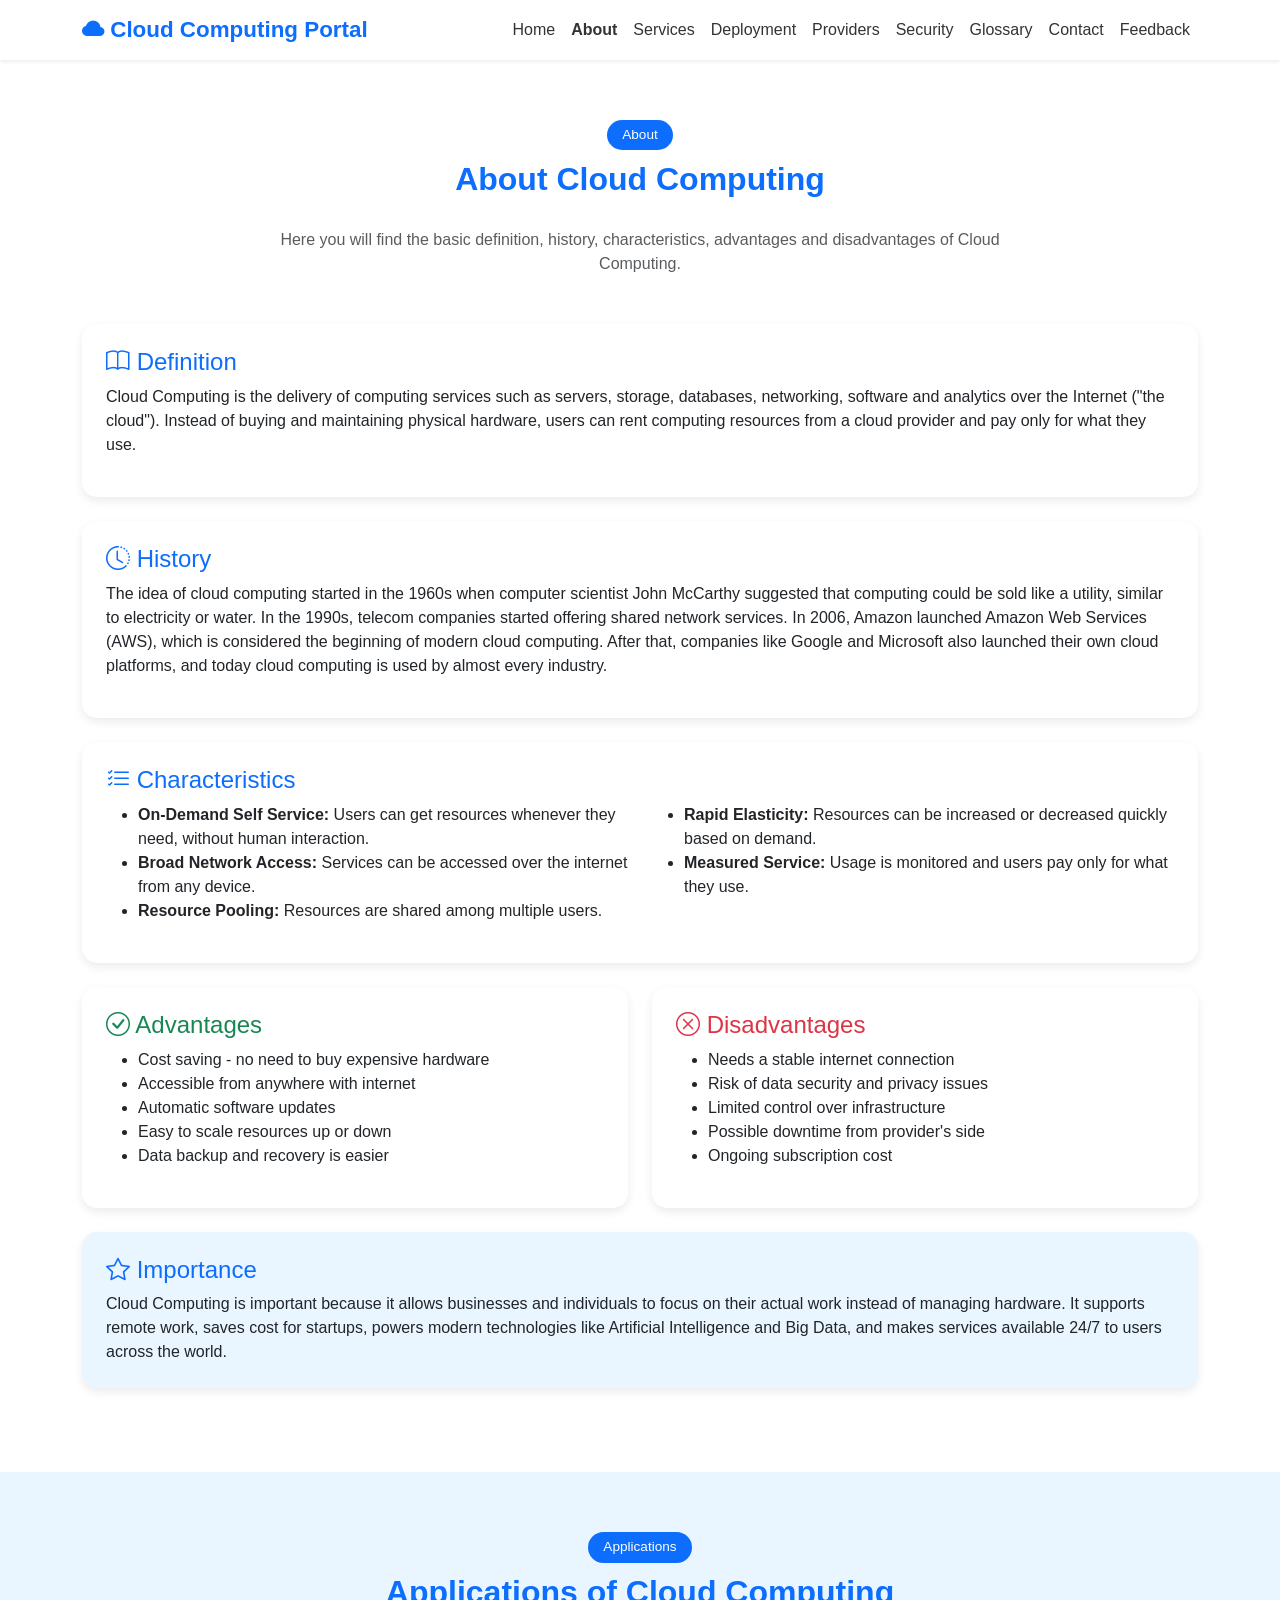
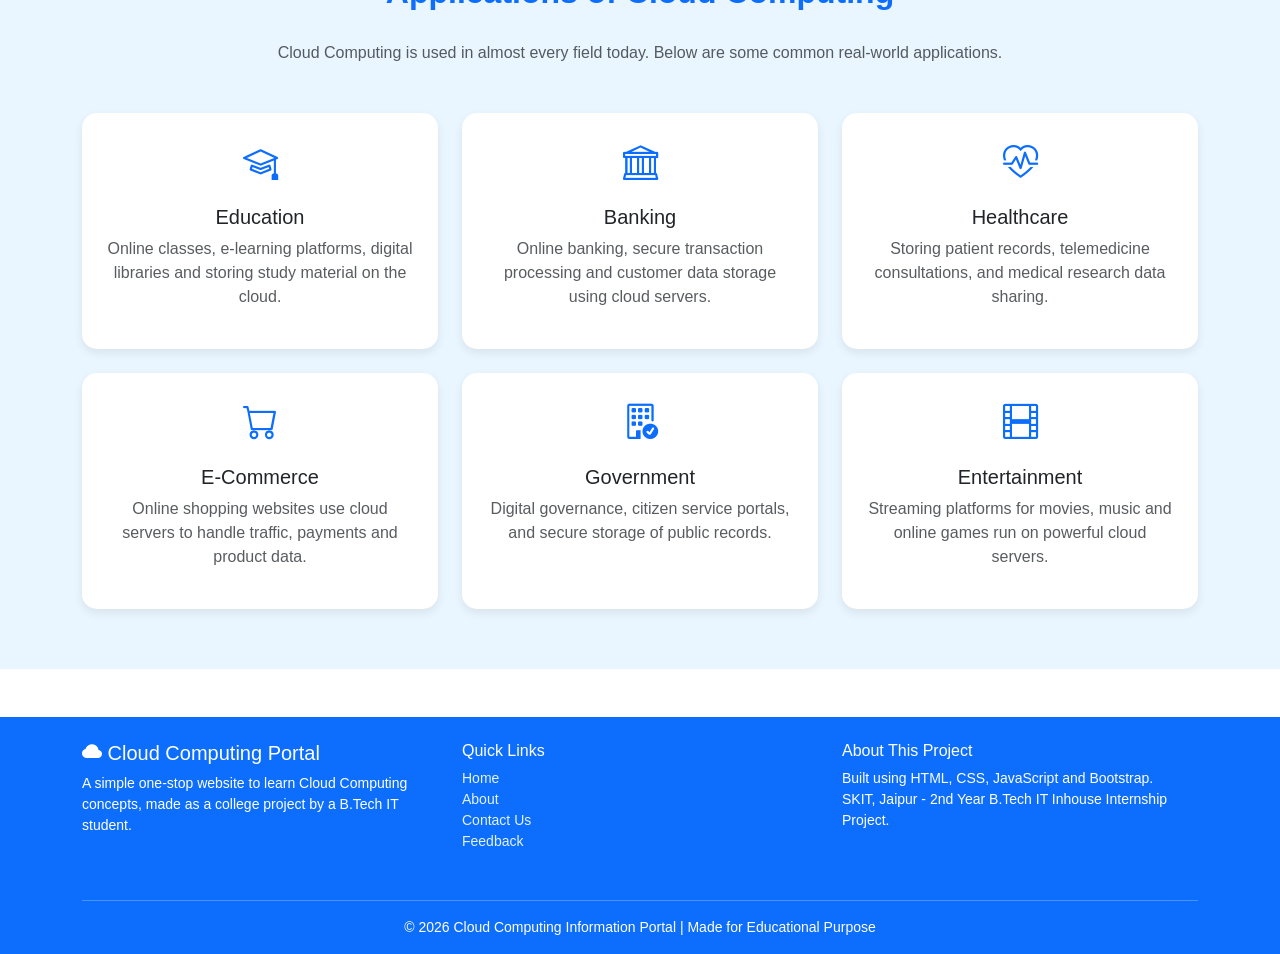
==== about.html @ cf0a2d75 "Add files via upload" ====
<!DOCTYPE html>
<html lang="en">
<head>
    <meta charset="UTF-8">
    <meta name="viewport" content="width=device-width, initial-scale=1.0">
    <title>About Cloud Computing | Cloud Computing Portal</title>

    <link href="https://cdn.jsdelivr.net/npm/bootstrap@5.3.3/dist/css/bootstrap.min.css" rel="stylesheet">
    <link rel="stylesheet" href="https://cdn.jsdelivr.net/npm/bootstrap-icons@1.11.3/font/bootstrap-icons.css">
    <link rel="stylesheet" href="style.css">
</head>
<body>

<nav class="navbar navbar-expand-lg navbar-light bg-white shadow-sm sticky-top">
    <div class="container">
        <a class="navbar-brand fw-bold text-primary" href="index.html">
            <i class="bi bi-cloud-fill"></i> Cloud Computing Portal
        </a>
        <button class="navbar-toggler" type="button" data-bs-toggle="collapse" data-bs-target="#mainNavbar">
            <span class="navbar-toggler-icon"></span>
        </button>

        <div class="collapse navbar-collapse" id="mainNavbar">
            <ul class="navbar-nav ms-auto mb-2 mb-lg-0">
                <li class="nav-item"><a class="nav-link" href="index.html">Home</a></li>
                <li class="nav-item"><a class="nav-link" href="about.html">About</a></li>
                <li class="nav-item"><a class="nav-link" href="services.html">Services</a></li>
                <li class="nav-item"><a class="nav-link" href="deployment.html">Deployment</a></li>
                <li class="nav-item"><a class="nav-link" href="providers.html">Providers</a></li>
                <li class="nav-item"><a class="nav-link" href="security.html">Security</a></li>
                <li class="nav-item"><a class="nav-link" href="glossary.html">Glossary</a></li>
                <li class="nav-item"><a class="nav-link" href="contact.html">Contact</a></li>
                <li class="nav-item"><a class="nav-link" href="feedback.html">Feedback</a></li>
            </ul>
        </div>
    </div>
</nav>

<section class="section-padding">
    <div class="container">
        <div class="text-center mb-5">
            <span class="topic-badge">About</span>
            <h2 class="section-title">About Cloud Computing</h2>
            <p class="text-muted col-lg-8 mx-auto">Here you will find the basic definition, history, characteristics, advantages and disadvantages of Cloud Computing.</p>
        </div>

        <div class="card p-4 mb-4">
            <h4 class="text-primary"><i class="bi bi-book"></i> Definition</h4>
            <p>Cloud Computing is the delivery of computing services such as servers, storage, databases,
            networking, software and analytics over the Internet ("the cloud"). Instead of buying and
            maintaining physical hardware, users can rent computing resources from a cloud provider and
            pay only for what they use.</p>
        </div>

        <div class="card p-4 mb-4">
            <h4 class="text-primary"><i class="bi bi-clock-history"></i> History</h4>
            <p>The idea of cloud computing started in the 1960s when computer scientist John McCarthy
            suggested that computing could be sold like a utility, similar to electricity or water. In
            the 1990s, telecom companies started offering shared network services. In 2006, Amazon
            launched Amazon Web Services (AWS), which is considered the beginning of modern cloud
            computing. After that, companies like Google and Microsoft also launched their own cloud
            platforms, and today cloud computing is used by almost every industry.</p>
        </div>

        <div class="card p-4 mb-4">
            <h4 class="text-primary"><i class="bi bi-list-check"></i> Characteristics</h4>
            <div class="row">
                <div class="col-md-6">
                    <ul>
                        <li><strong>On-Demand Self Service:</strong> Users can get resources whenever they need, without human interaction.</li>
                        <li><strong>Broad Network Access:</strong> Services can be accessed over the internet from any device.</li>
                        <li><strong>Resource Pooling:</strong> Resources are shared among multiple users.</li>
                    </ul>
                </div>
                <div class="col-md-6">
                    <ul>
                        <li><strong>Rapid Elasticity:</strong> Resources can be increased or decreased quickly based on demand.</li>
                        <li><strong>Measured Service:</strong> Usage is monitored and users pay only for what they use.</li>
                    </ul>
                </div>
            </div>
        </div>

        <div class="row">
            <div class="col-md-6 mb-4">
                <div class="card p-4 h-100">
                    <h4 class="text-success"><i class="bi bi-check-circle"></i> Advantages</h4>
                    <ul>
                        <li>Cost saving - no need to buy expensive hardware</li>
                        <li>Accessible from anywhere with internet</li>
                        <li>Automatic software updates</li>
                        <li>Easy to scale resources up or down</li>
                        <li>Data backup and recovery is easier</li>
                    </ul>
                </div>
            </div>
            <div class="col-md-6 mb-4">
                <div class="card p-4 h-100">
                    <h4 class="text-danger"><i class="bi bi-x-circle"></i> Disadvantages</h4>
                    <ul>
                        <li>Needs a stable internet connection</li>
                        <li>Risk of data security and privacy issues</li>
                        <li>Limited control over infrastructure</li>
                        <li>Possible downtime from provider's side</li>
                        <li>Ongoing subscription cost</li>
                    </ul>
                </div>
            </div>
        </div>

        <div class="card p-4 mb-4 bg-light-blue">
            <h4 class="text-primary"><i class="bi bi-star"></i> Importance</h4>
            <p class="mb-0">Cloud Computing is important because it allows businesses and individuals to
            focus on their actual work instead of managing hardware. It supports remote work, saves cost
            for startups, powers modern technologies like Artificial Intelligence and Big Data, and makes
            services available 24/7 to users across the world.</p>
        </div>

    </div>
</section>

<section class="section-padding bg-light-blue">
    <div class="container">
        <div class="text-center mb-5">
            <span class="topic-badge">Applications</span>
            <h2 class="section-title">Applications of Cloud Computing</h2>
            <p class="text-muted col-lg-8 mx-auto">Cloud Computing is used in almost every field today. Below are some common real-world applications.</p>
        </div>

        <div class="row g-4">

            <div class="col-md-4">
                <div class="card h-100 p-4 text-center">
                    <i class="bi bi-mortarboard feature-icon"></i>
                    <h5>Education</h5>
                    <p class="text-muted">Online classes, e-learning platforms, digital libraries and storing study material on the cloud.</p>
                </div>
            </div>

            <div class="col-md-4">
                <div class="card h-100 p-4 text-center">
                    <i class="bi bi-bank feature-icon"></i>
                    <h5>Banking</h5>
                    <p class="text-muted">Online banking, secure transaction processing and customer data storage using cloud servers.</p>
                </div>
            </div>

            <div class="col-md-4">
                <div class="card h-100 p-4 text-center">
                    <i class="bi bi-heart-pulse feature-icon"></i>
                    <h5>Healthcare</h5>
                    <p class="text-muted">Storing patient records, telemedicine consultations, and medical research data sharing.</p>
                </div>
            </div>

            <div class="col-md-4">
                <div class="card h-100 p-4 text-center">
                    <i class="bi bi-cart feature-icon"></i>
                    <h5>E-Commerce</h5>
                    <p class="text-muted">Online shopping websites use cloud servers to handle traffic, payments and product data.</p>
                </div>
            </div>

            <div class="col-md-4">
                <div class="card h-100 p-4 text-center">
                    <i class="bi bi-building-check feature-icon"></i>
                    <h5>Government</h5>
                    <p class="text-muted">Digital governance, citizen service portals, and secure storage of public records.</p>
                </div>
            </div>

            <div class="col-md-4">
                <div class="card h-100 p-4 text-center">
                    <i class="bi bi-film feature-icon"></i>
                    <h5>Entertainment</h5>
                    <p class="text-muted">Streaming platforms for movies, music and online games run on powerful cloud servers.</p>
                </div>
            </div>

        </div>
    </div>
</section>

<footer class="footer-section bg-primary text-white mt-5 pt-4 pb-3">
    <div class="container">
        <div class="row">
            <div class="col-md-4 mb-3">
                <h5><i class="bi bi-cloud-fill"></i> Cloud Computing Portal</h5>
                <p class="small">A simple one-stop website to learn Cloud Computing concepts, made as a college project by a B.Tech IT student.</p>
            </div>
            <div class="col-md-4 mb-3">
                <h6>Quick Links</h6>
                <ul class="list-unstyled small">
                    <li><a href="index.html" class="footer-link">Home</a></li>
                    <li><a href="about.html" class="footer-link">About </a></li>
                    <li><a href="contact.html" class="footer-link">Contact Us</a></li>
                    <li><a href="feedback.html" class="footer-link">Feedback</a></li>
                </ul>
            </div>
            <div class="col-md-4 mb-3">
                <h6>About This Project</h6>
                <p class="small mb-0">Built using HTML, CSS, JavaScript and Bootstrap.</p>
                <p class="small">SKIT, Jaipur - 2nd Year B.Tech IT Inhouse Internship Project.</p>
            </div>
        </div>
        <hr class="border-light">
        <p class="text-center small mb-0">&copy; 2026 Cloud Computing Information Portal | Made for Educational Purpose</p>
    </div>
</footer>

<script src="https://cdn.jsdelivr.net/npm/bootstrap@5.3.3/dist/js/bootstrap.bundle.min.js"></script>
<script src="script.js"></script>

</body>
</html>
---- style.css ----
body {
    background-color: #ffffff;
    font-family: 'Segoe UI', Arial, sans-serif;
    color: #333333;
}


.section-padding {
    padding-top: 60px;
    padding-bottom: 60px;
}

.bg-light-blue {
    background-color: #eaf6ff;
}

.section-title {
    font-weight: 700;
    color: #0d6efd;
    margin-bottom: 30px;
    text-align: center;
}


.hero-section {
    background: linear-gradient(120deg, #e3f2fd 0%, #ffffff 100%);
    padding: 80px 0;
}

.hero-section h1 {
    font-weight: 800;
    color: #0d47a1;
}

.hero-section p {
    color: #555555;
    font-size: 1.1rem;
}


.card {
    border: none;
    border-radius: 15px;
    box-shadow: 0 4px 10px rgba(0, 0, 0, 0.08);
    transition: transform 0.25s ease, box-shadow 0.25s ease;
}

.card:hover {
    transform: translateY(-6px);
    box-shadow: 0 8px 18px rgba(0, 0, 0, 0.15);
}

.feature-icon {
    font-size: 2.2rem;
    color: #0d6efd;
    margin-bottom: 15px;
}


.navbar-brand {
    font-size: 1.4rem;
}

.nav-link {
    color: #333333 !important;
    font-weight: 500;
}

.nav-link:hover {
    color: #0d6efd !important;
}


.footer-link {
    color: #e3f2fd;
    text-decoration: none;
}

.footer-link:hover {
    color: #ffffff;
    text-decoration: underline;
}


.topic-badge {
    background-color: #0d6efd;
    color: #fff;
    border-radius: 20px;
    padding: 5px 15px;
    font-size: 0.85rem;
    display: inline-block;
    margin-bottom: 10px;
}


.provider-logo {
    font-size: 2.5rem;
    margin-bottom: 10px;
}


.glossary-term {
    color: #0d47a1;
    font-weight: 700;
}


#searchBox {
    border-radius: 25px;
    padding: 12px 20px;
}

.search-result-card {
    border-left: 5px solid #0d6efd;
}


.quiz-question {
    font-weight: 600;
    color: #0d47a1;
}

.quiz-option {
    cursor: pointer;
}

#quizScoreBox {
    display: none;
}


form label {
    font-weight: 600;
    color: #0d47a1;
}

.form-control:focus {
    border-color: #0d6efd;
    box-shadow: 0 0 0 0.2rem rgba(13, 110, 253, 0.15);
}


.fade-in {
    animation: fadeIn 0.8s ease-in;
}

@keyframes fadeIn {
    from {
        opacity: 0;
        transform: translateY(15px);
    }

    to {
        opacity: 1;
        transform: translateY(0);
    }
}


@media (max-width: 576px) {
    .hero-section {
        padding: 50px 0;
    }

    .hero-section h1 {
        font-size: 1.8rem;
    }
}
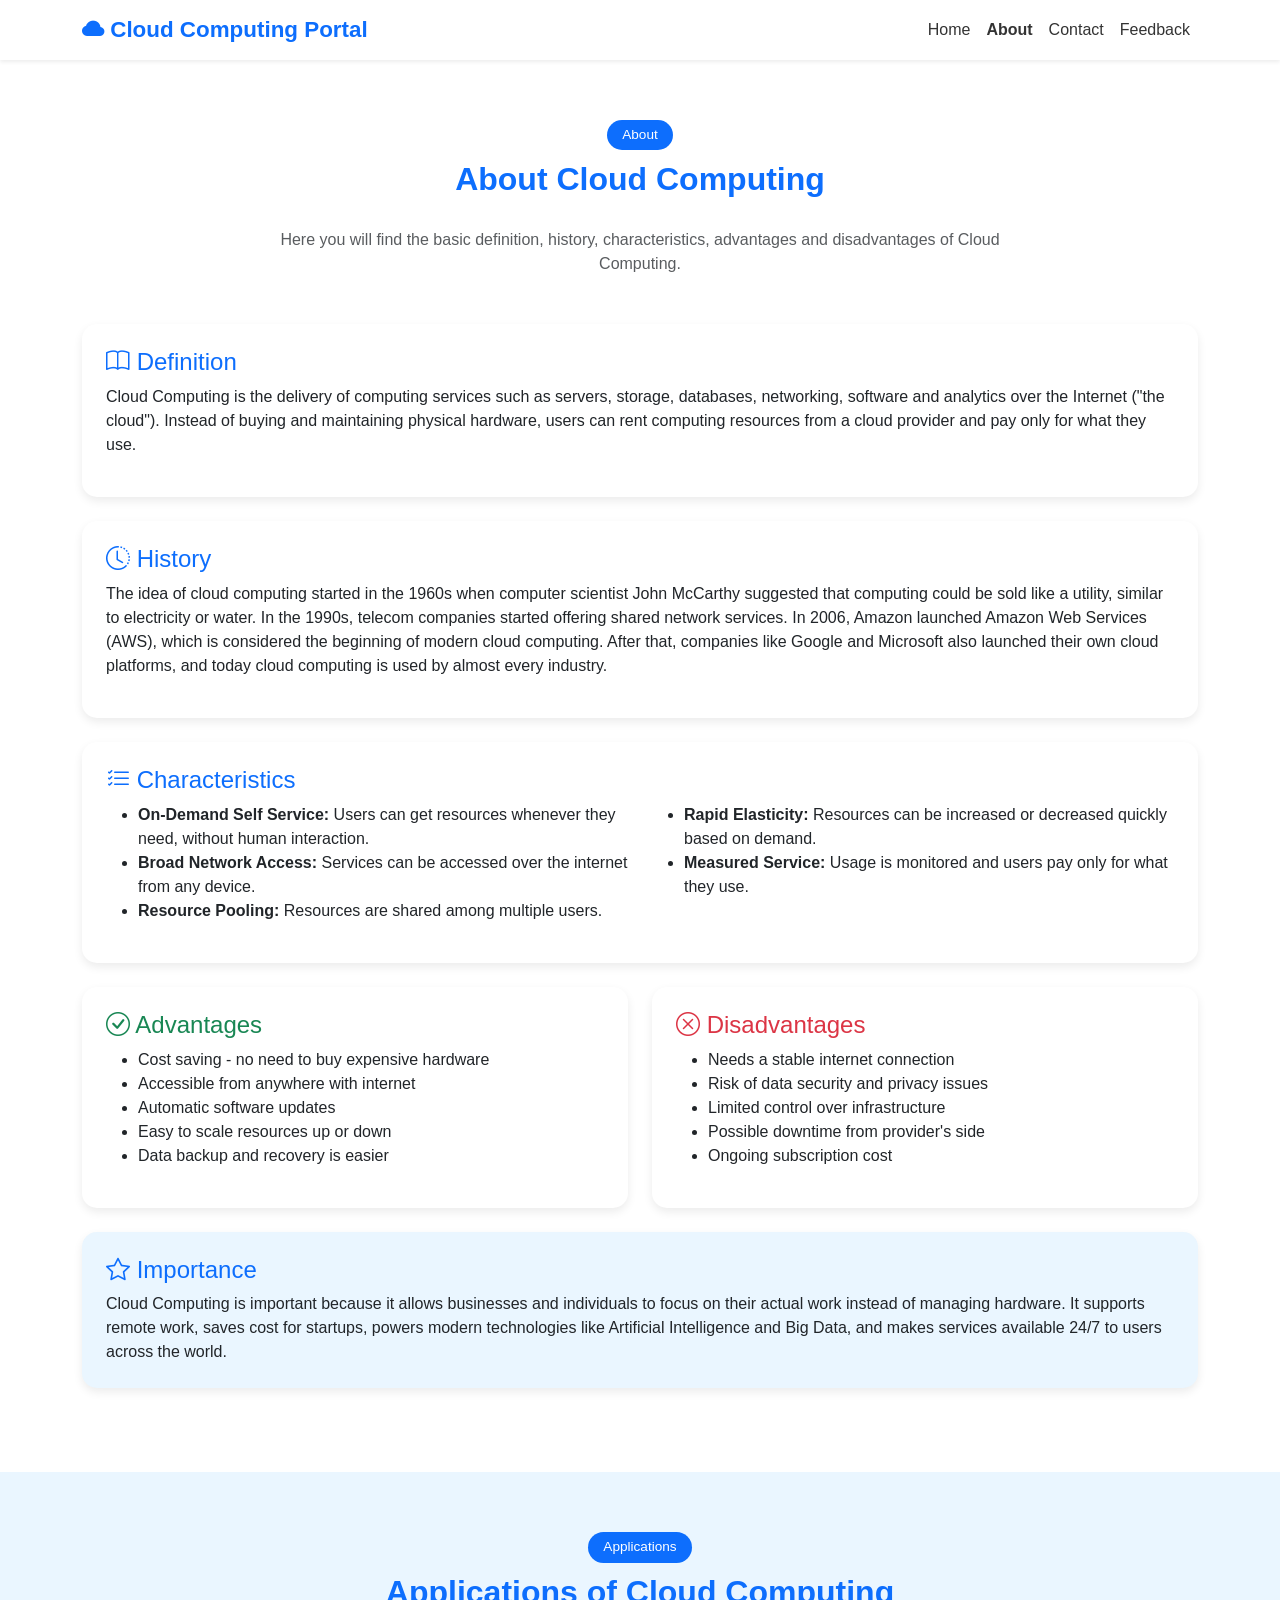
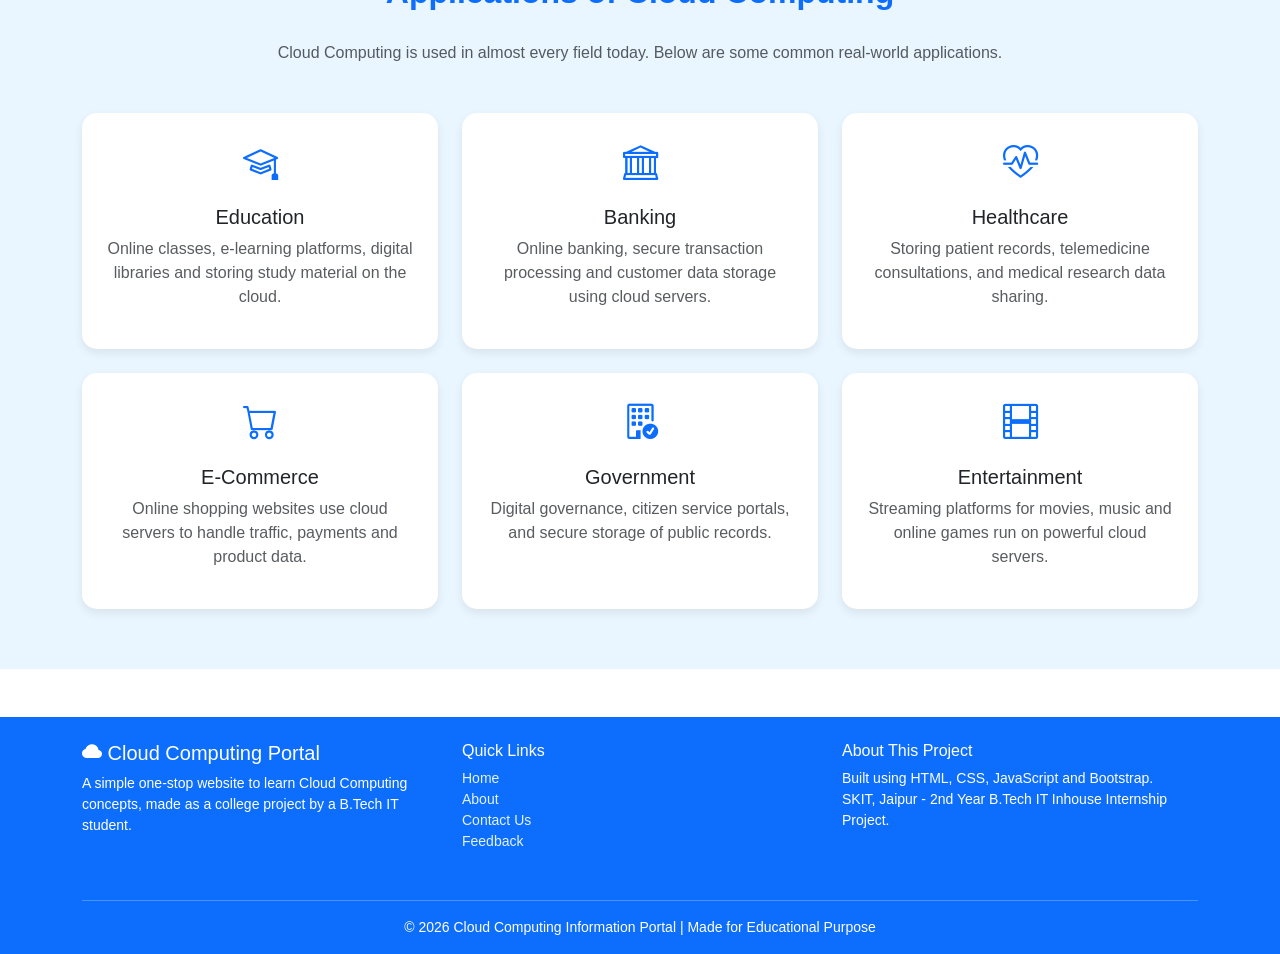
==== commit 29efd699: "Update about.html" ====
--- a/about.html
+++ b/about.html
@@ -24,11 +24,7 @@
             <ul class="navbar-nav ms-auto mb-2 mb-lg-0">
                 <li class="nav-item"><a class="nav-link" href="index.html">Home</a></li>
                 <li class="nav-item"><a class="nav-link" href="about.html">About</a></li>
-                <li class="nav-item"><a class="nav-link" href="services.html">Services</a></li>
-                <li class="nav-item"><a class="nav-link" href="deployment.html">Deployment</a></li>
-                <li class="nav-item"><a class="nav-link" href="providers.html">Providers</a></li>
-                <li class="nav-item"><a class="nav-link" href="security.html">Security</a></li>
-                <li class="nav-item"><a class="nav-link" href="glossary.html">Glossary</a></li>
+               
                 <li class="nav-item"><a class="nav-link" href="contact.html">Contact</a></li>
                 <li class="nav-item"><a class="nav-link" href="feedback.html">Feedback</a></li>
             </ul>
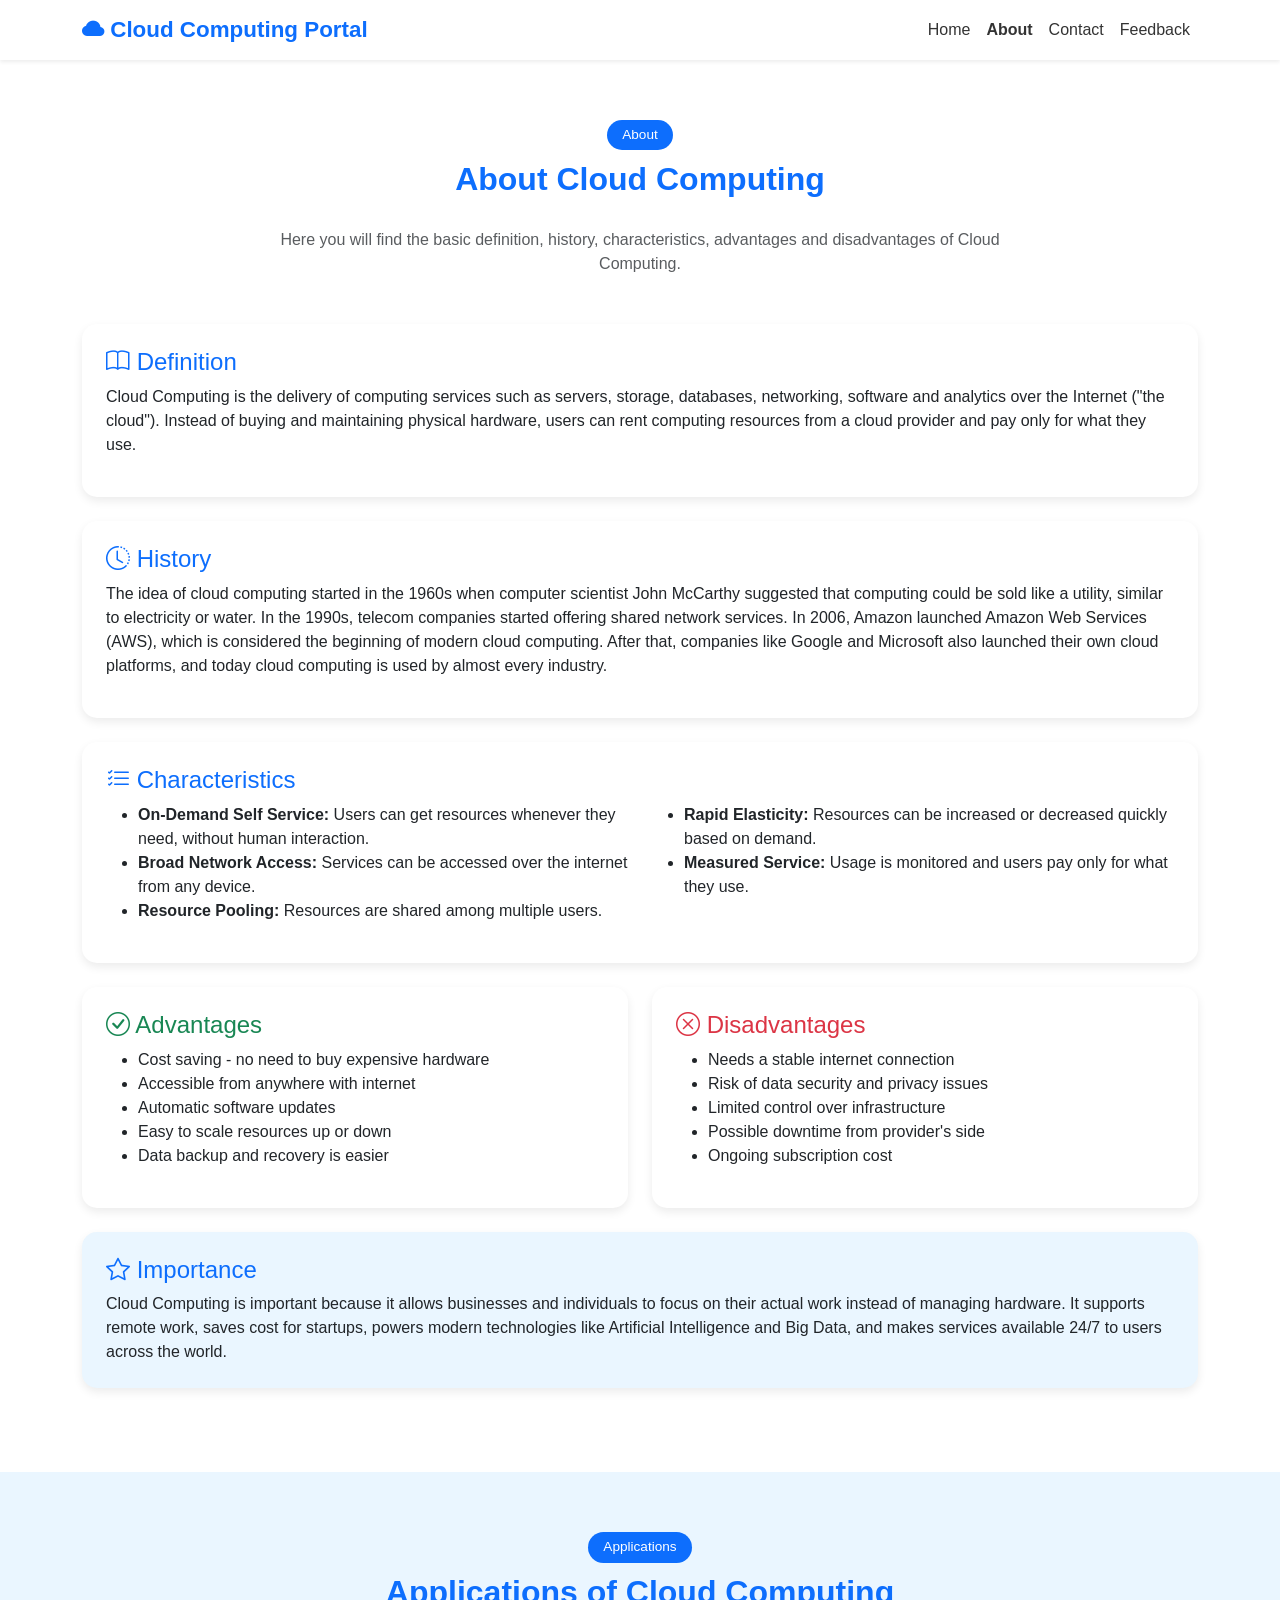
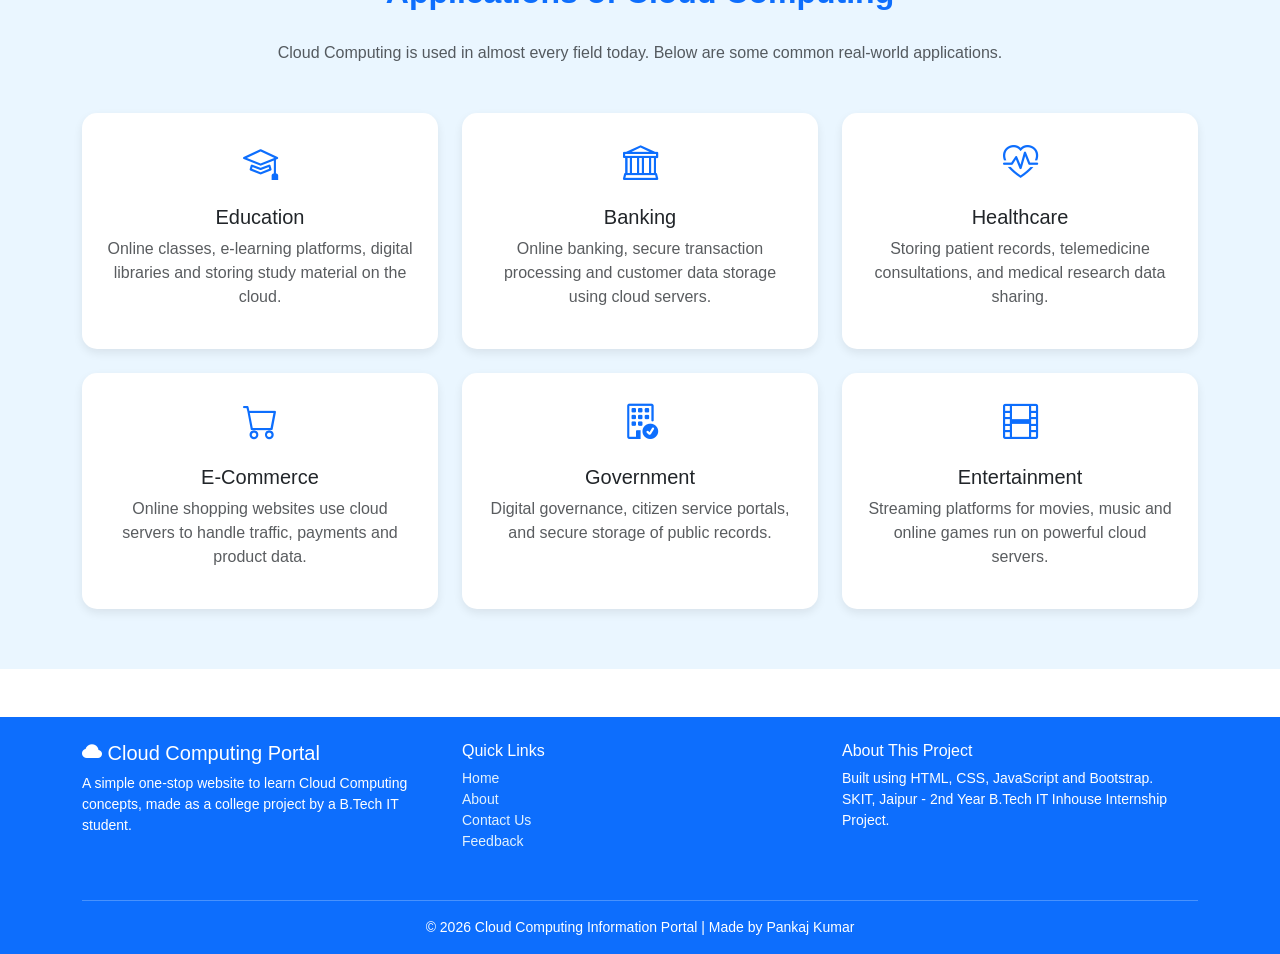
==== commit daff6f56: "Update about.html" ====
--- a/about.html
+++ b/about.html
@@ -200,7 +200,7 @@
             </div>
         </div>
         <hr class="border-light">
-        <p class="text-center small mb-0">&copy; 2026 Cloud Computing Information Portal | Made for Educational Purpose</p>
+        <p class="text-center small mb-0">&copy; 2026 Cloud Computing Information Portal | Made by Pankaj Kumar</p>
     </div>
 </footer>
 
